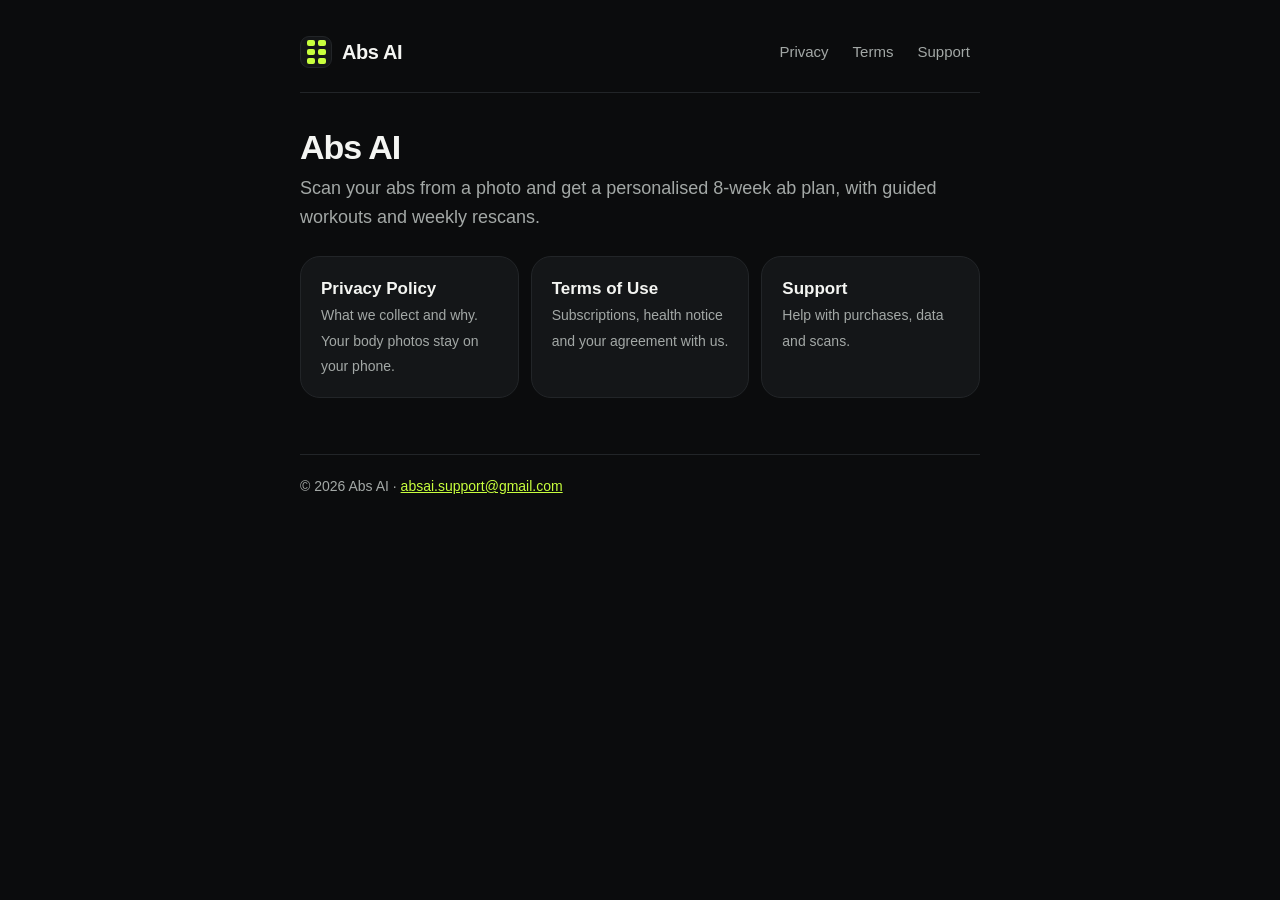
==== index.html @ fd1c82ce "Abs AI site: privacy policy, terms of use, support Co-Authored-By: Claude Opus 5.5 <noreply@anthropi" ====
<!doctype html>
<html lang="en">
<head>
<meta charset="utf-8">
<meta name="viewport" content="width=device-width, initial-scale=1">
<title>Abs AI · Abs AI</title>
<meta name="description" content="Abs AI scans your abs from a photo and builds a personalised 8-week ab plan.">
<link rel="stylesheet" href="style.css">
</head>
<body>
<div class="wrap">
<header>
  <a class="brand" href=""><span class="mark" aria-hidden="true"><i></i><i></i><i></i><i></i><i></i><i></i></span>Abs AI</a>
  <nav aria-label="Site">
    <a href="privacy/">Privacy</a>
    <a href="terms/">Terms</a>
    <a href="support/">Support</a>
  </nav>
</header>
<main>
<h1>Abs AI</h1>
<p class="lead">Scan your abs from a photo and get a personalised 8-week ab plan, with guided workouts and weekly rescans.</p>
<div class="grid">
  <a href="privacy/"><b>Privacy Policy</b><span>What we collect and why. Your body photos stay on your phone.</span></a>
  <a href="terms/"><b>Terms of Use</b><span>Subscriptions, health notice and your agreement with us.</span></a>
  <a href="support/"><b>Support</b><span>Help with purchases, data and scans.</span></a>
</div>
</main>
<footer>© 2026 Abs AI · <a href="mailto:absai.support@gmail.com">absai.support@gmail.com</a></footer>
</div>
</body>
</html>
---- style.css ----
:root{--bg:#0B0C0D;--card:#141618;--line:#222528;--text:#F4F5F2;--muted:#A3A8A6;--accent:#C8FF3D}
*{box-sizing:border-box}
html{-webkit-text-size-adjust:100%}
body{margin:0;background:var(--bg);color:var(--text);font:16px/1.6 -apple-system,BlinkMacSystemFont,"SF Pro Text","Segoe UI",Roboto,"Helvetica Neue",Arial,sans-serif;-webkit-font-smoothing:antialiased}
a{color:var(--accent)}
.wrap{max-width:720px;margin:0 auto;padding:32px 20px 64px}
header{display:flex;align-items:center;justify-content:space-between;gap:16px;flex-wrap:wrap;padding-bottom:20px;border-bottom:1px solid var(--line)}
.brand{display:flex;align-items:center;gap:10px;color:var(--text);text-decoration:none;font-weight:800;font-size:20px;letter-spacing:-.02em}
.mark{width:32px;height:32px;border-radius:9px;background:var(--card);border:1px solid var(--line);display:grid;grid-template-columns:repeat(2,8px);gap:3px;place-content:center}
.mark i{display:block;width:8px;height:6px;border-radius:2px;background:var(--accent)}
nav{display:flex;gap:4px;flex-wrap:wrap}
nav a{color:var(--muted);text-decoration:none;padding:8px 10px;border-radius:10px;font-size:15px}
nav a:hover,nav a[aria-current=page]{color:var(--text);background:var(--card)}
h1{font-size:34px;line-height:1.1;letter-spacing:-.03em;margin:36px 0 8px}
h2{font-size:21px;letter-spacing:-.01em;margin:36px 0 8px}
h3{font-size:17px;margin:24px 0 4px}
.lead{color:var(--muted);font-size:18px;margin:0 0 8px}
.meta{color:var(--muted);font-size:14px}
ul{padding-left:22px}li{margin:4px 0}
.card{background:var(--card);border:1px solid var(--line);border-radius:20px;padding:18px 20px;margin:16px 0}
.grid{display:grid;grid-template-columns:repeat(auto-fit,minmax(200px,1fr));gap:12px;margin-top:24px}
.grid a{display:block;background:var(--card);border:1px solid var(--line);border-radius:20px;padding:18px 20px;color:var(--text);text-decoration:none}
.grid a:hover{border-color:var(--accent)}
.grid b{display:block;font-size:17px}.grid span{color:var(--muted);font-size:14px}
footer{margin-top:56px;padding-top:20px;border-top:1px solid var(--line);color:var(--muted);font-size:14px}
.card h3{margin-top:0}.card>:last-child{margin-bottom:0}
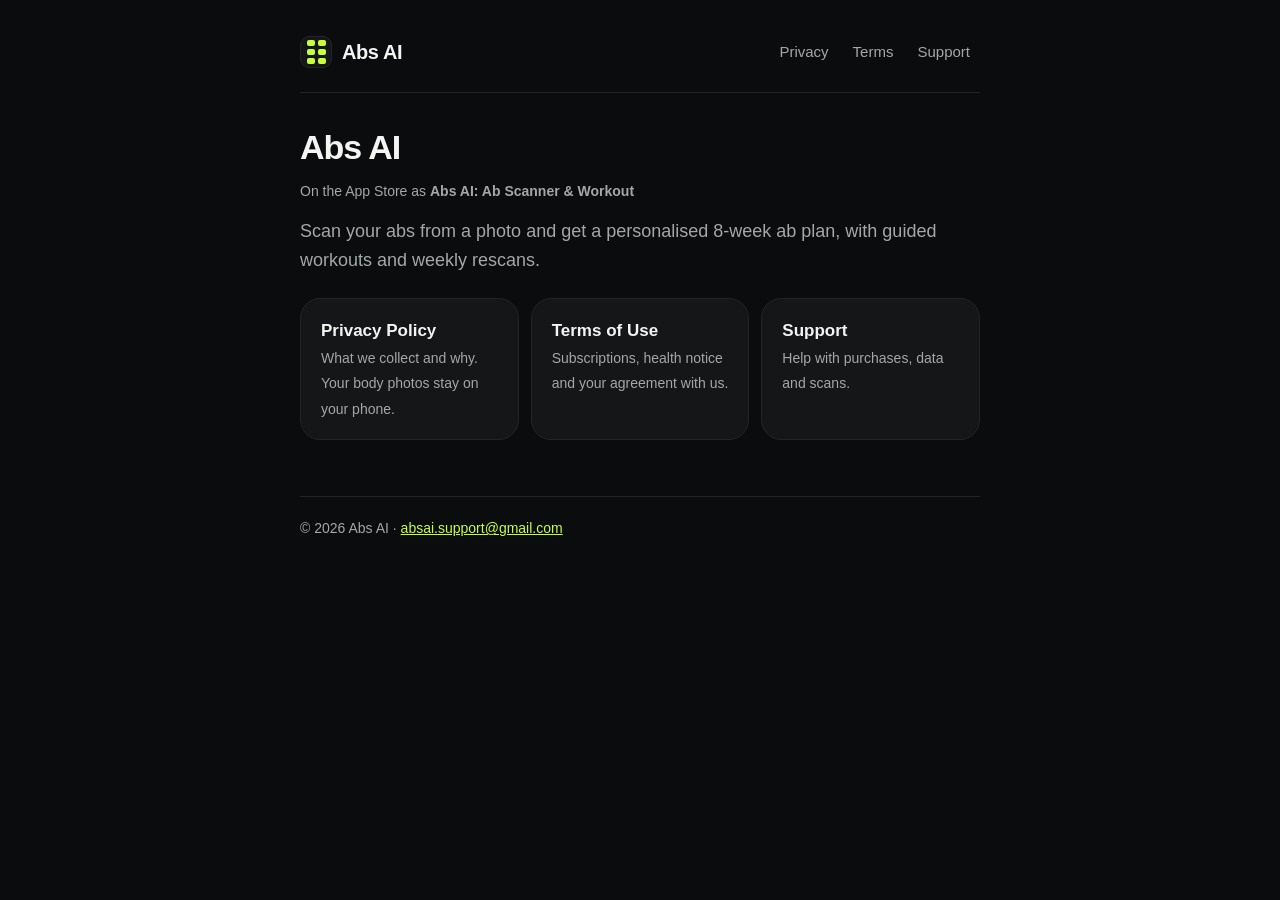
==== commit b4ecfed1: "Mention the App Store name: Abs AI: Ab Scanner & Workout Co-Authored-By: Claude Opus 5.5 <noreply@an" ====
--- a/index.html
+++ b/index.html
@@ -3,7 +3,7 @@
 <head>
 <meta charset="utf-8">
 <meta name="viewport" content="width=device-width, initial-scale=1">
-<title>Abs AI · Abs AI</title>
+<title>Abs AI: Ab Scanner &amp; Workout</title>
 <meta name="description" content="Abs AI scans your abs from a photo and builds a personalised 8-week ab plan.">
 <link rel="stylesheet" href="style.css">
 </head>
@@ -19,6 +19,7 @@
 </header>
 <main>
 <h1>Abs AI</h1>
+<p class="meta">On the App Store as <strong>Abs AI: Ab Scanner &amp; Workout</strong></p>
 <p class="lead">Scan your abs from a photo and get a personalised 8-week ab plan, with guided workouts and weekly rescans.</p>
 <div class="grid">
   <a href="privacy/"><b>Privacy Policy</b><span>What we collect and why. Your body photos stay on your phone.</span></a>
